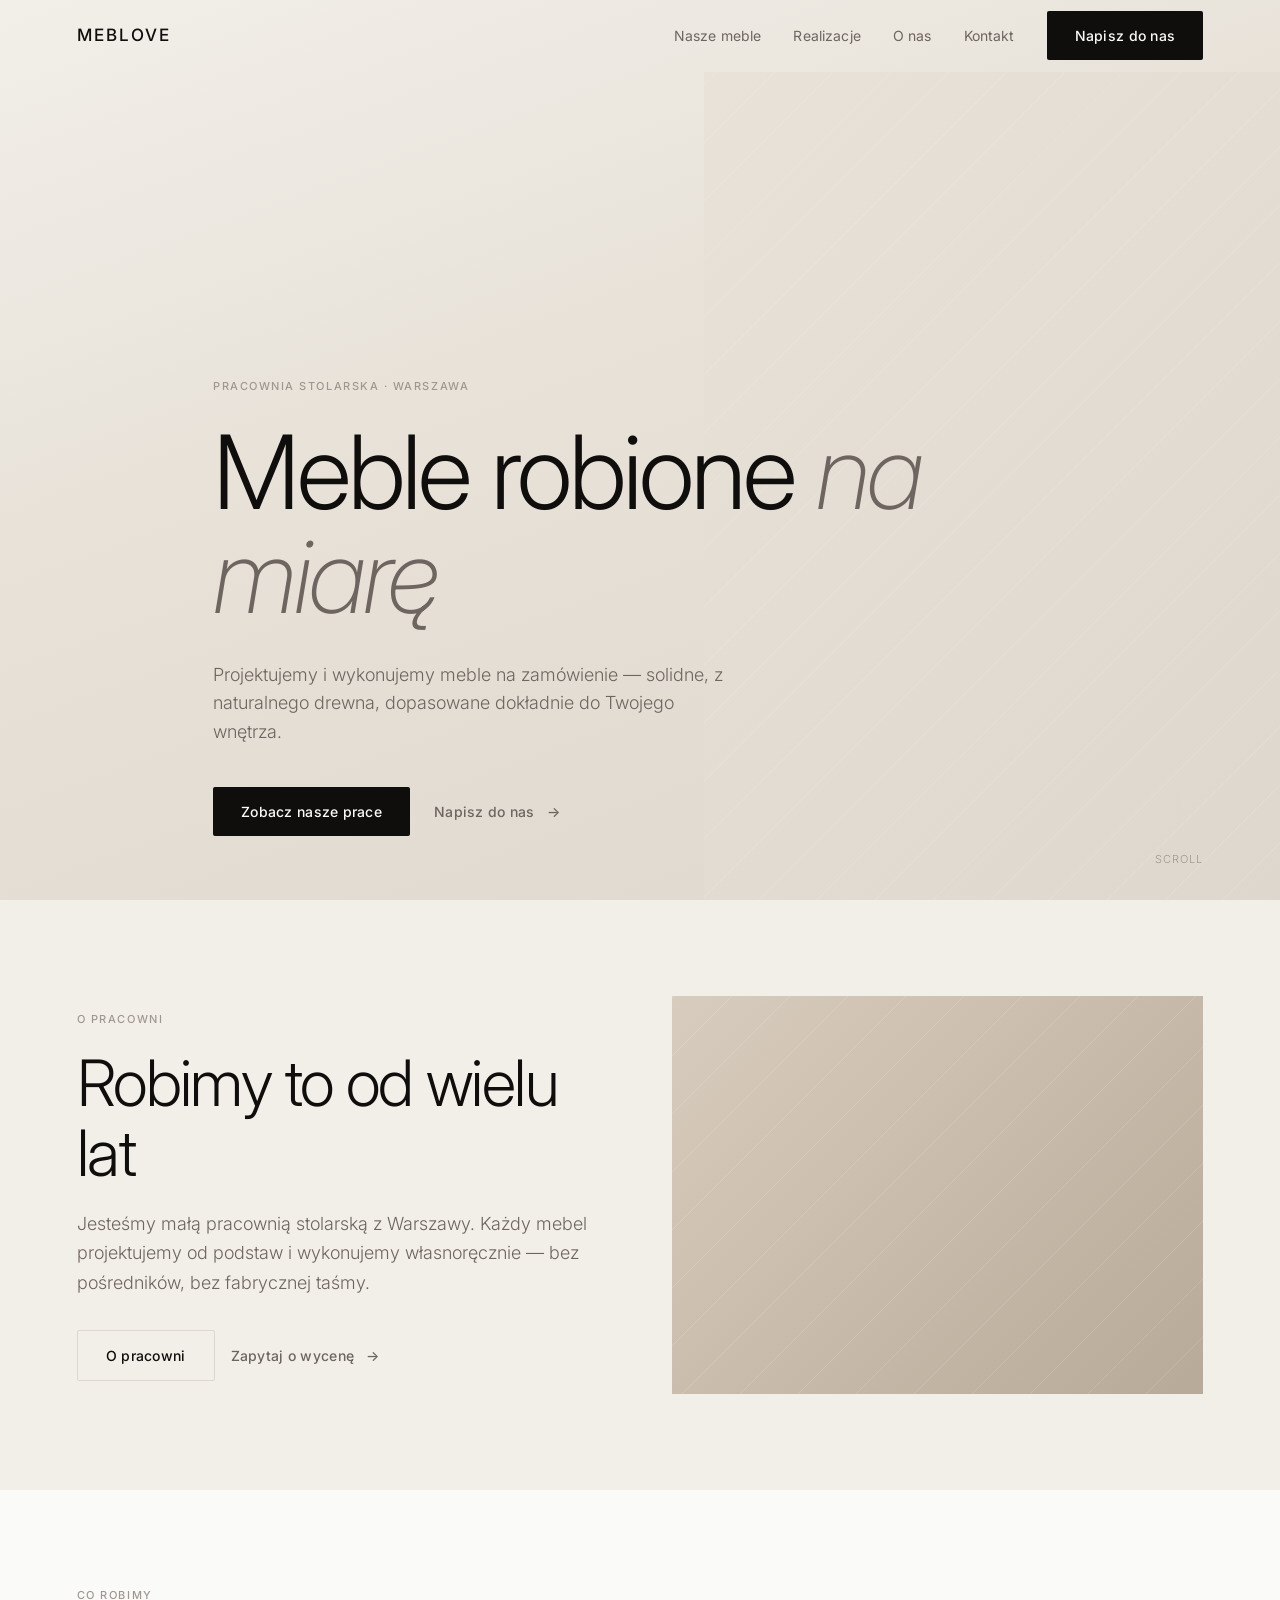
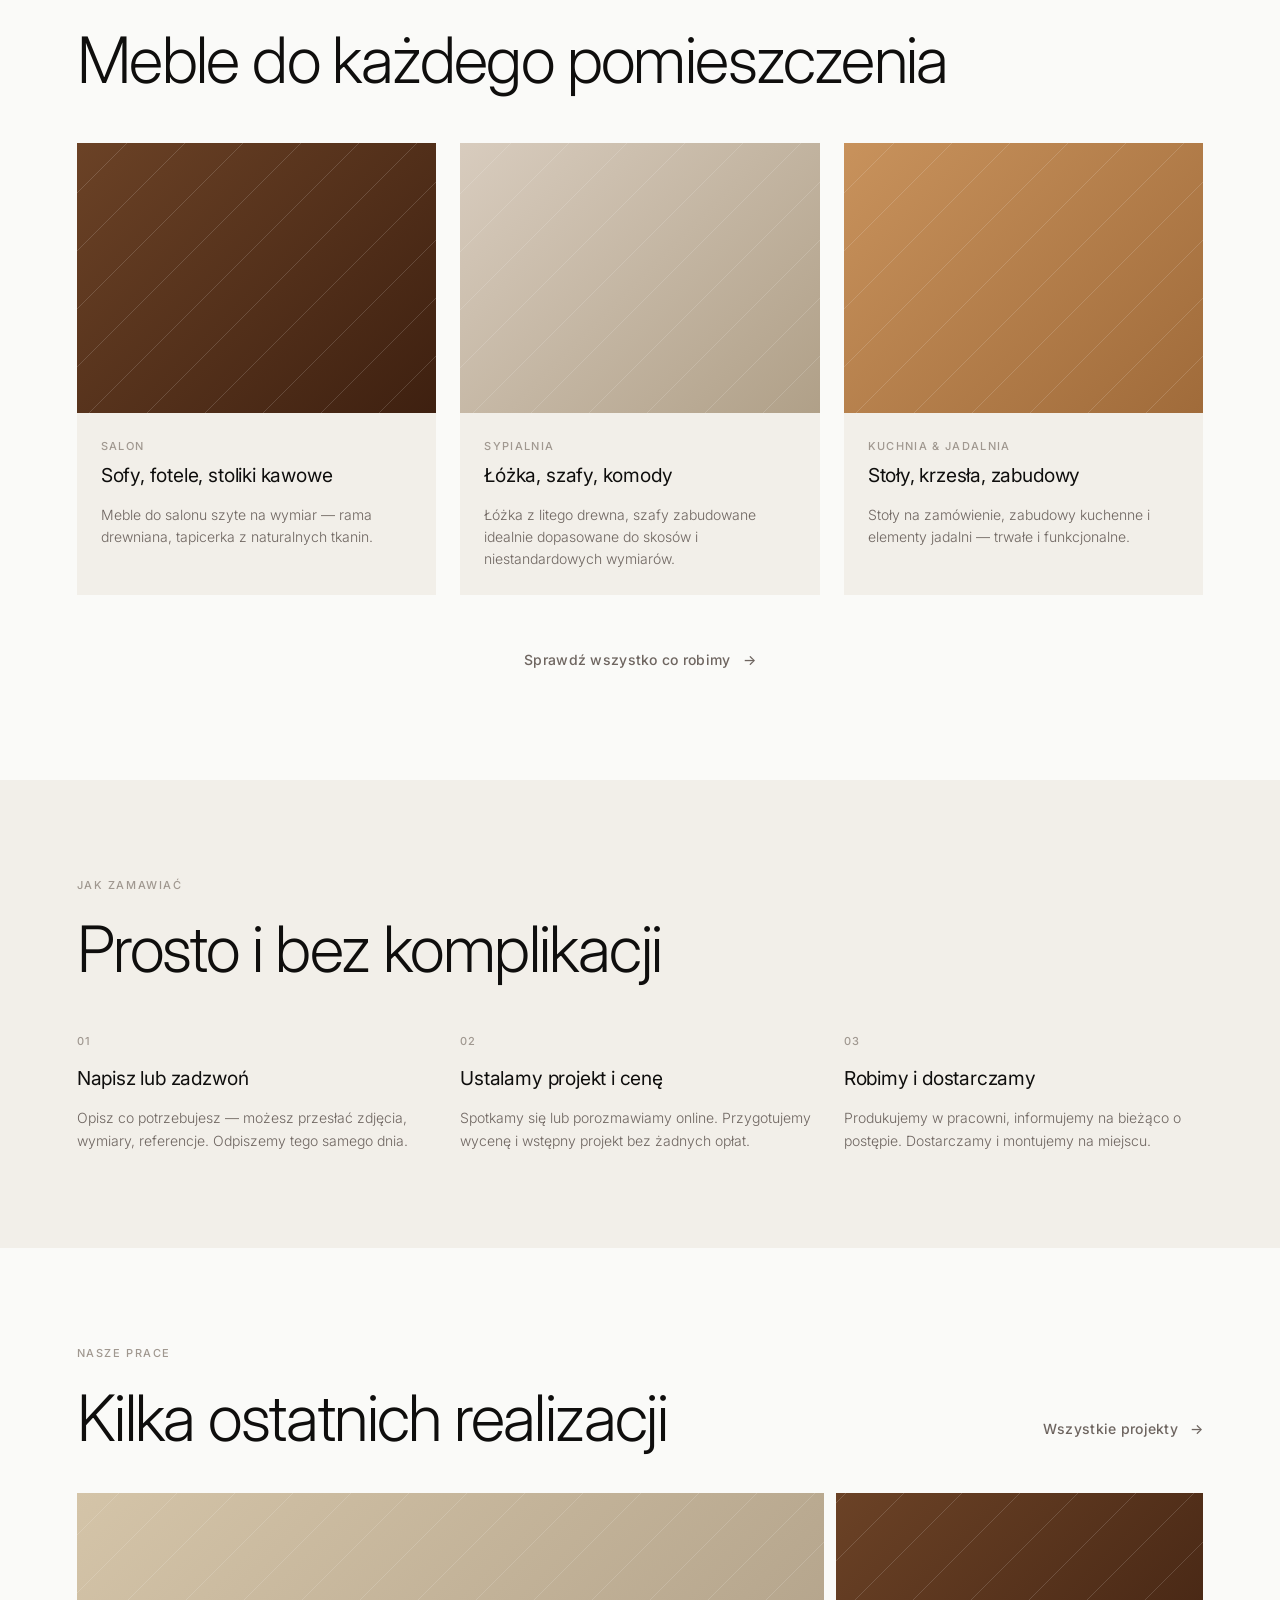
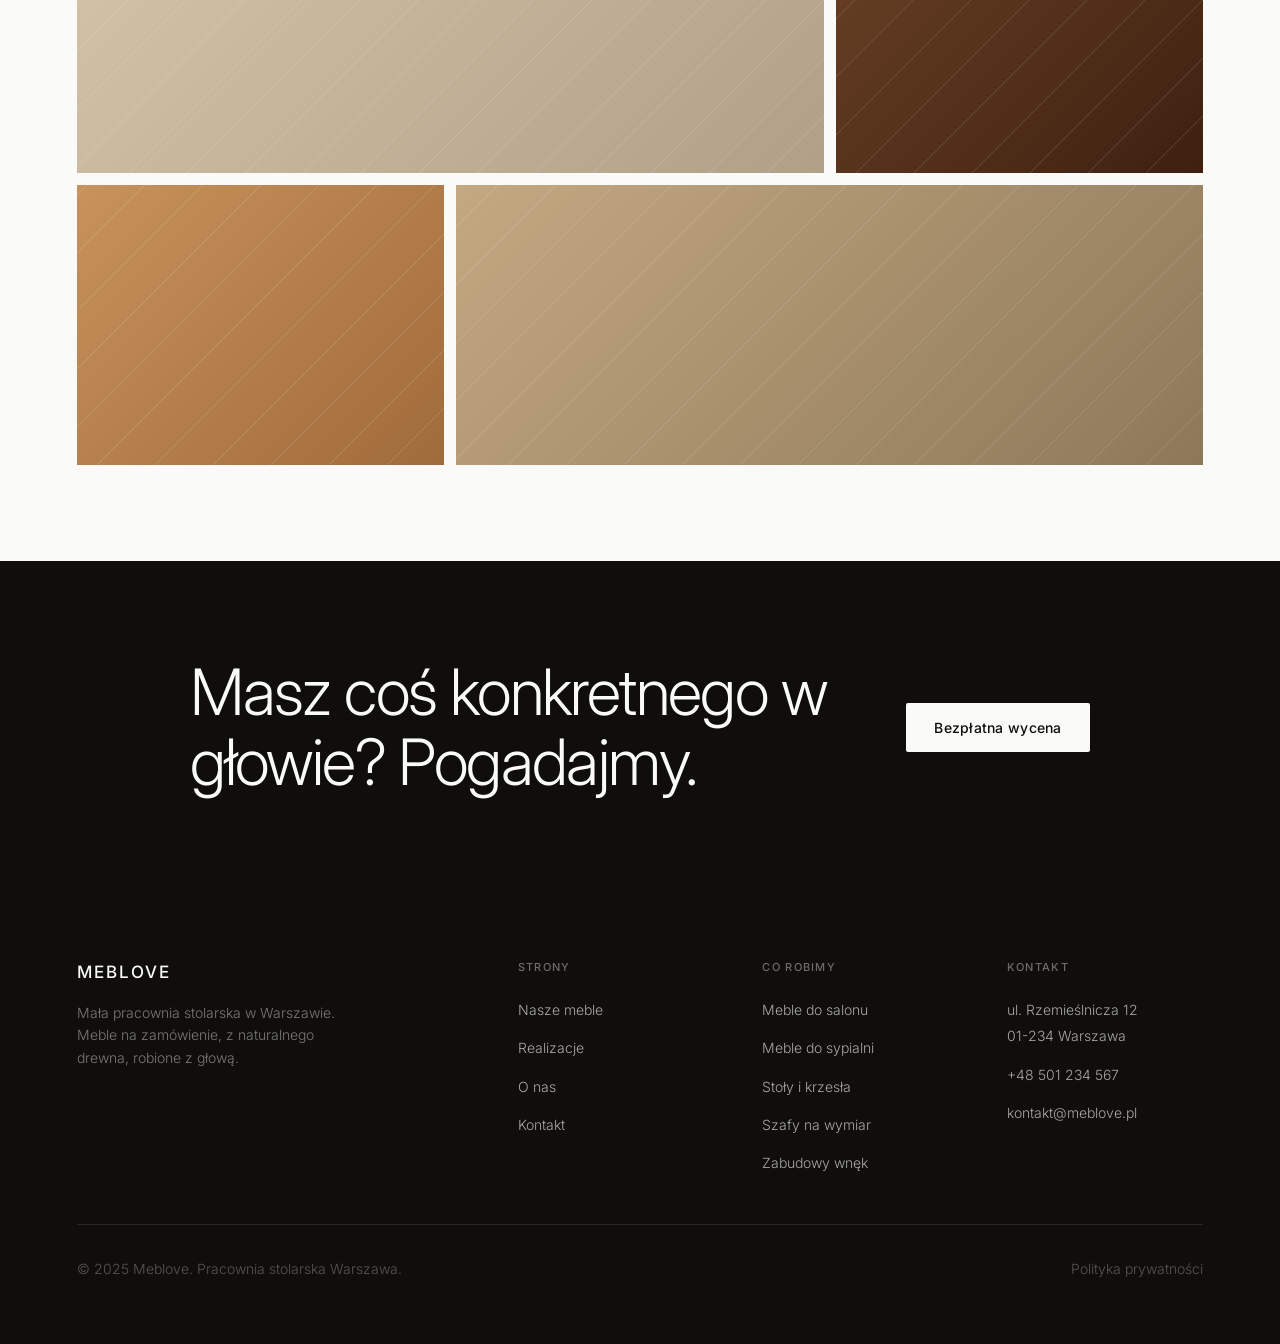
==== site/index.html @ b3c652b2 "initial commit" ====
<!DOCTYPE html>
<html lang="pl">
<head>
  <meta charset="UTF-8" />
  <meta name="viewport" content="width=device-width, initial-scale=1.0" />
  <title>Meblove — Meble na zamówienie</title>
  <link rel="preconnect" href="https://fonts.googleapis.com" />
  <link rel="preconnect" href="https://fonts.gstatic.com" crossorigin />
  <link href="https://fonts.googleapis.com/css2?family=Inter:wght@200;300;400;500&display=swap" rel="stylesheet" />
  <link rel="stylesheet" href="style.css" />
</head>
<body>

  <!-- ── Navigation ──────────────────────────── -->
  <nav class="nav">
    <div class="container nav__inner">
      <a href="index.html" class="nav__logo">Meblove</a>

      <ul class="nav__links">
        <li><a href="nasze-meble.html" class="nav__link" data-page="nasze-meble.html">Nasze meble</a></li>
        <li><a href="realizacje.html"  class="nav__link" data-page="realizacje.html">Realizacje</a></li>
        <li><a href="o-nas.html"       class="nav__link" data-page="o-nas.html">O nas</a></li>
        <li><a href="kontakt.html"     class="nav__link" data-page="kontakt.html">Kontakt</a></li>
        <li><a href="kontakt.html"     class="btn nav__cta">Napisz do nas</a></li>
      </ul>

      <button class="nav__burger" aria-label="Menu">
        <span></span><span></span><span></span>
      </button>
    </div>
  </nav>

  <!-- Mobile drawer -->
  <div class="nav__drawer">
    <a href="nasze-meble.html" class="nav__link">Nasze meble</a>
    <a href="realizacje.html"  class="nav__link">Realizacje</a>
    <a href="o-nas.html"       class="nav__link">O nas</a>
    <a href="kontakt.html"     class="nav__link">Kontakt</a>
    <a href="kontakt.html"     class="btn btn-primary" style="margin-top:1rem">Napisz do nas</a>
  </div>

  <main>

    <!-- ── Hero ──────────────────────────────── -->
    <section class="hero">
      <div class="hero__bg"></div>

      <div class="hero__visual">
        <div class="placeholder-img"></div>
      </div>

      <div class="container" style="position:relative;z-index:1;">
        <p class="hero__label">Pracownia stolarska · Warszawa</p>
        <h1 class="hero__title">
          Meble robione <em>na miarę</em>
        </h1>
        <p class="hero__sub">
          Projektujemy i wykonujemy meble na zamówienie — solidne,
          z naturalnego drewna, dopasowane dokładnie do Twojego wnętrza.
        </p>
        <div class="hero__actions">
          <a href="realizacje.html" class="btn btn-primary">Zobacz nasze prace</a>
          <a href="kontakt.html" class="btn btn-ghost">
            Napisz do nas <span class="arrow">→</span>
          </a>
        </div>
      </div>

      <div class="hero__scroll">
        <div class="hero__scroll-line"></div>
        <span>scroll</span>
      </div>
    </section>

    <!-- ── Krótko o nas ───────────────────────── -->
    <section class="section section--surface">
      <div class="container">
        <div style="display:grid;grid-template-columns:1fr 1fr;gap:var(--s-16);align-items:center;">
          <div>
            <p class="section__eyebrow fade-up">O pracowni</p>
            <h2 class="section__title fade-up" style="max-width:16ch;">
              Robimy to od wielu lat
            </h2>
            <p class="section__sub fade-up">
              Jesteśmy małą pracownią stolarską z Warszawy. Każdy mebel
              projektujemy od podstaw i wykonujemy własnoręcznie — bez
              pośredników, bez fabrycznej taśmy.
            </p>
            <div class="fade-up" style="margin-top:var(--s-8);display:flex;gap:var(--s-4);">
              <a href="o-nas.html"      class="btn btn-outline">O pracowni</a>
              <a href="kontakt.html"    class="btn btn-ghost">Zapytaj o wycenę <span class="arrow">→</span></a>
            </div>
          </div>
          <div class="fade-up">
            <div class="placeholder-img" style="aspect-ratio:4/3;background:linear-gradient(135deg,#D8CCBE,#B8AA98);"></div>
          </div>
        </div>
      </div>
    </section>

    <!-- ── Co robimy ──────────────────────────── -->
    <section class="section">
      <div class="container">
        <p class="section__eyebrow fade-up">Co robimy</p>
        <h2 class="section__title fade-up" style="margin-bottom:var(--s-12);">
          Meble do każdego pomieszczenia
        </h2>

        <div style="display:grid;grid-template-columns:repeat(3,1fr);gap:var(--s-6);">

          <a href="nasze-meble.html" class="card fade-up">
            <div class="card__img">
              <div class="placeholder-img" style="background:linear-gradient(135deg,#6B4226,#3E2010);"></div>
            </div>
            <div class="card__body">
              <span class="card__tag">Salon</span>
              <h3 class="card__title">Sofy, fotele, stoliki kawowe</h3>
              <p class="card__desc">
                Meble do salonu szyte na wymiar — rama drewniana,
                tapicerka z naturalnych tkanin.
              </p>
            </div>
          </a>

          <a href="nasze-meble.html" class="card fade-up">
            <div class="card__img">
              <div class="placeholder-img" style="background:linear-gradient(135deg,#D8CCBE,#B0A088);"></div>
            </div>
            <div class="card__body">
              <span class="card__tag">Sypialnia</span>
              <h3 class="card__title">Łóżka, szafy, komody</h3>
              <p class="card__desc">
                Łóżka z litego drewna, szafy zabudowane idealnie
                dopasowane do skosów i niestandardowych wymiarów.
              </p>
            </div>
          </a>

          <a href="nasze-meble.html" class="card fade-up">
            <div class="card__img">
              <div class="placeholder-img" style="background:linear-gradient(135deg,#C8925C,#A06B3A);"></div>
            </div>
            <div class="card__body">
              <span class="card__tag">Kuchnia & jadalnia</span>
              <h3 class="card__title">Stoły, krzesła, zabudowy</h3>
              <p class="card__desc">
                Stoły na zamówienie, zabudowy kuchenne i elementy
                jadalni — trwałe i funkcjonalne.
              </p>
            </div>
          </a>

        </div>

        <div style="margin-top:var(--s-10);text-align:center;">
          <a href="nasze-meble.html" class="btn btn-ghost">
            Sprawdź wszystko co robimy <span class="arrow">→</span>
          </a>
        </div>
      </div>
    </section>

    <!-- ── Jak to działa ──────────────────────── -->
    <section class="section section--surface">
      <div class="container">
        <p class="section__eyebrow fade-up">Jak zamawiać</p>
        <h2 class="section__title fade-up" style="margin-bottom:var(--s-12);">
          Prosto i bez komplikacji
        </h2>

        <div style="display:grid;grid-template-columns:repeat(3,1fr);gap:var(--s-6);">
          <div class="fade-up" style="display:flex;flex-direction:column;gap:var(--s-3);">
            <span style="font-size:var(--f-label);font-weight:500;letter-spacing:.1em;color:var(--muted);">01</span>
            <h3 style="font-size:var(--f-h3);font-weight:400;letter-spacing:-.01em;">Napisz lub zadzwoń</h3>
            <p style="font-size:var(--f-sm);color:var(--subtle);font-weight:300;line-height:1.65;">
              Opisz co potrzebujesz — możesz przesłać zdjęcia, wymiary,
              referencje. Odpiszemy tego samego dnia.
            </p>
          </div>
          <div class="fade-up" style="display:flex;flex-direction:column;gap:var(--s-3);">
            <span style="font-size:var(--f-label);font-weight:500;letter-spacing:.1em;color:var(--muted);">02</span>
            <h3 style="font-size:var(--f-h3);font-weight:400;letter-spacing:-.01em;">Ustalamy projekt i cenę</h3>
            <p style="font-size:var(--f-sm);color:var(--subtle);font-weight:300;line-height:1.65;">
              Spotkamy się lub porozmawiamy online. Przygotujemy
              wycenę i wstępny projekt bez żadnych opłat.
            </p>
          </div>
          <div class="fade-up" style="display:flex;flex-direction:column;gap:var(--s-3);">
            <span style="font-size:var(--f-label);font-weight:500;letter-spacing:.1em;color:var(--muted);">03</span>
            <h3 style="font-size:var(--f-h3);font-weight:400;letter-spacing:-.01em;">Robimy i dostarczamy</h3>
            <p style="font-size:var(--f-sm);color:var(--subtle);font-weight:300;line-height:1.65;">
              Produkujemy w pracowni, informujemy na bieżąco o postępie.
              Dostarczamy i montujemy na miejscu.
            </p>
          </div>
        </div>
      </div>
    </section>

    <!-- ── Kilka realizacji ───────────────────── -->
    <section class="section">
      <div class="container">
        <div style="display:flex;justify-content:space-between;align-items:flex-end;margin-bottom:var(--s-10);flex-wrap:wrap;gap:var(--s-4);">
          <div>
            <p class="section__eyebrow fade-up">Nasze prace</p>
            <h2 class="section__title fade-up">Kilka ostatnich realizacji</h2>
          </div>
          <a href="realizacje.html" class="btn btn-ghost fade-up">
            Wszystkie projekty <span class="arrow">→</span>
          </a>
        </div>

        <div class="portfolio-grid" style="grid-auto-rows:280px;">
          <div class="portfolio-item portfolio-item--wide">
            <div class="placeholder-img" style="background:linear-gradient(135deg,#D4C4A8,#B0A088);"></div>
            <div class="portfolio-item__overlay">
              <span class="portfolio-item__label">Szafa na wymiar — Bielany, Warszawa</span>
            </div>
          </div>
          <div class="portfolio-item portfolio-item--narrow">
            <div class="placeholder-img" style="background:linear-gradient(135deg,#6B4226,#3E2010);"></div>
            <div class="portfolio-item__overlay">
              <span class="portfolio-item__label">Łóżko z orzecha — Mokotów</span>
            </div>
          </div>
          <div class="portfolio-item portfolio-item--narrow">
            <div class="placeholder-img" style="background:linear-gradient(135deg,#C8925C,#A06B3A);"></div>
            <div class="portfolio-item__overlay">
              <span class="portfolio-item__label">Stół dębowy 240 cm — Żoliborz</span>
            </div>
          </div>
          <div class="portfolio-item portfolio-item--wide">
            <div class="placeholder-img" style="background:linear-gradient(135deg,#C4A882,#8C7858);"></div>
            <div class="portfolio-item__overlay">
              <span class="portfolio-item__label">Zabudowa salonu — Praga Południe</span>
            </div>
          </div>
        </div>
      </div>
    </section>

    <!-- ── CTA ───────────────────────────────── -->
    <section class="cta-banner">
      <div class="container">
        <div class="cta-banner__inner">
          <h2 class="cta-banner__title fade-up">
            Masz coś konkretnego w głowie? Pogadajmy.
          </h2>
          <a href="kontakt.html" class="btn fade-up"
             style="background:var(--canvas);color:var(--ink);flex-shrink:0;">
            Bezpłatna wycena
          </a>
        </div>
      </div>
    </section>

  </main>

  <!-- ── Footer ──────────────────────────────── -->
  <footer class="footer">
    <div class="container">
      <div class="footer__grid">
        <div>
          <p class="footer__brand">Meblove</p>
          <p class="footer__tagline">
            Mała pracownia stolarska w Warszawie. Meble na zamówienie,
            z naturalnego drewna, robione z głową.
          </p>
        </div>
        <div>
          <p class="footer__heading">Strony</p>
          <ul class="footer__links">
            <li><a href="nasze-meble.html" class="footer__link">Nasze meble</a></li>
            <li><a href="realizacje.html"  class="footer__link">Realizacje</a></li>
            <li><a href="o-nas.html"       class="footer__link">O nas</a></li>
            <li><a href="kontakt.html"     class="footer__link">Kontakt</a></li>
          </ul>
        </div>
        <div>
          <p class="footer__heading">Co robimy</p>
          <ul class="footer__links">
            <li><a href="nasze-meble.html" class="footer__link">Meble do salonu</a></li>
            <li><a href="nasze-meble.html" class="footer__link">Meble do sypialni</a></li>
            <li><a href="nasze-meble.html" class="footer__link">Stoły i krzesła</a></li>
            <li><a href="nasze-meble.html" class="footer__link">Szafy na wymiar</a></li>
            <li><a href="nasze-meble.html" class="footer__link">Zabudowy wnęk</a></li>
          </ul>
        </div>
        <div>
          <p class="footer__heading">Kontakt</p>
          <ul class="footer__links">
            <li><span class="footer__link" style="line-height:1.6;">ul. Rzemieślnicza 12<br>01-234 Warszawa</span></li>
            <li><a href="tel:+48501234567"      class="footer__link">+48 501 234 567</a></li>
            <li><a href="mailto:kontakt@meblove.pl" class="footer__link">kontakt@meblove.pl</a></li>
          </ul>
        </div>
      </div>
      <div class="footer__bottom">
        <span>© 2025 Meblove. Pracownia stolarska Warszawa.</span>
        <span>Polityka prywatności</span>
      </div>
    </div>
  </footer>

  <script src="main.js"></script>
</body>
</html>
---- site/style.css ----
/* ═══════════════════════════════════════════════
   MEBLOVE — Premium Furniture Design System
   Stack: vanilla CSS (custom properties + grid)
   ═══════════════════════════════════════════════ */

/* ── 1. Tokens ─────────────────────────────────── */
:root {
  /* Palette */
  --ink:        #0F0E0D;
  --ink-60:     rgba(15,14,13,.6);
  --ink-30:     rgba(15,14,13,.3);
  --canvas:     #FAFAF8;
  --surface:    #F2EFE9;
  --surface-2:  #E8E2D9;
  --border:     #DDD7CE;
  --muted:      #A09890;
  --subtle:     #6E6560;
  --accent:     #C4A882;
  --accent-dk:  #A88E68;
  --white:      #FFFFFF;

  /* Type scale */
  --f-display: clamp(3.25rem, 8vw, 6.5rem);
  --f-h1:      clamp(2.25rem, 5vw, 4rem);
  --f-h2:      clamp(1.625rem, 3vw, 2.5rem);
  --f-h3:      clamp(1.125rem, 1.5vw, 1.375rem);
  --f-body-lg: 1.125rem;
  --f-body:    1rem;
  --f-sm:      0.875rem;
  --f-label:   0.6875rem;

  /* Spacing (8 px grid) */
  --s-2:  0.5rem;
  --s-3:  0.75rem;
  --s-4:  1rem;
  --s-5:  1.25rem;
  --s-6:  1.5rem;
  --s-8:  2rem;
  --s-10: 2.5rem;
  --s-12: 3rem;
  --s-16: 4rem;
  --s-20: 5rem;
  --s-24: 6rem;
  --s-32: 8rem;
  --s-40: 10rem;

  /* Radii */
  --r-sm: 2px;
  --r-md: 4px;

  /* Easing */
  --ease: cubic-bezier(0.16, 1, 0.3, 1);
  --ease-std: cubic-bezier(0.4, 0, 0.2, 1);

  /* Nav height */
  --nav-h: 72px;
}

/* ── 2. Reset & Base ────────────────────────────── */
*, *::before, *::after { box-sizing: border-box; margin: 0; padding: 0; }

html {
  scroll-behavior: smooth;
  -webkit-font-smoothing: antialiased;
  text-rendering: optimizeLegibility;
}

body {
  font-family: 'Inter', ui-sans-serif, system-ui, sans-serif;
  font-size: var(--f-body);
  font-weight: 300;
  line-height: 1.65;
  color: var(--ink);
  background: var(--canvas);
  overflow-x: hidden;
}

img, video { display: block; max-width: 100%; }
a { color: inherit; text-decoration: none; }
button, input, textarea, select {
  font: inherit;
  border: none;
  background: none;
  outline: none;
  cursor: pointer;
}
ul, ol { list-style: none; }
h1, h2, h3, h4, h5, h6 { font-weight: 300; }

/* ── 3. Layout helpers ──────────────────────────── */
.container {
  max-width: 1440px;
  margin-inline: auto;
  padding-inline: clamp(1.5rem, 6vw, 7rem);
}

.grid-12 {
  display: grid;
  grid-template-columns: repeat(12, 1fr);
  gap: var(--s-6);
}

.divider {
  border: none;
  border-top: 1px solid var(--border);
}

/* ── 4. Navigation ──────────────────────────────── */
.nav {
  position: fixed;
  inset-block-start: 0;
  inset-inline: 0;
  z-index: 100;
  height: var(--nav-h);
  display: flex;
  align-items: center;
  transition: background 400ms var(--ease), border-color 400ms var(--ease);
  border-bottom: 1px solid transparent;
}

.nav.scrolled {
  background: rgba(250,250,248,.88);
  backdrop-filter: blur(20px) saturate(180%);
  -webkit-backdrop-filter: blur(20px) saturate(180%);
  border-bottom-color: var(--border);
}

.nav__inner {
  display: flex;
  align-items: center;
  justify-content: space-between;
  width: 100%;
}

.nav__logo {
  font-size: 1.0625rem;
  font-weight: 500;
  letter-spacing: 0.12em;
  text-transform: uppercase;
  color: var(--ink);
  transition: opacity 200ms;
}
.nav__logo:hover { opacity: .6; }

.nav__links {
  display: flex;
  align-items: center;
  gap: var(--s-8);
}

.nav__link {
  font-size: var(--f-sm);
  font-weight: 400;
  color: var(--subtle);
  letter-spacing: 0.01em;
  transition: color 200ms;
  position: relative;
}
.nav__link::after {
  content: '';
  position: absolute;
  inset-block-end: -2px;
  inset-inline-start: 0;
  width: 0;
  height: 1px;
  background: var(--ink);
  transition: width 300ms var(--ease);
}
.nav__link:hover { color: var(--ink); }
.nav__link:hover::after { width: 100%; }
.nav__link.active { color: var(--ink); }
.nav__link.active::after { width: 100%; }

.nav__cta {
  font-size: var(--f-sm);
  font-weight: 500;
  letter-spacing: 0.02em;
  color: var(--canvas);
  background: var(--ink);
  padding: 0.625rem 1.375rem;
  border-radius: var(--r-sm);
  transition: background 200ms, transform 200ms;
}
.nav__cta:hover { background: var(--subtle); transform: translateY(-1px); }

/* Mobile hamburger */
.nav__burger {
  display: none;
  flex-direction: column;
  gap: 5px;
  padding: var(--s-2);
}
.nav__burger span {
  display: block;
  width: 22px;
  height: 1.5px;
  background: var(--ink);
  transition: transform 300ms var(--ease), opacity 200ms;
}
.nav__burger.open span:nth-child(1) { transform: translateY(6.5px) rotate(45deg); }
.nav__burger.open span:nth-child(2) { opacity: 0; }
.nav__burger.open span:nth-child(3) { transform: translateY(-6.5px) rotate(-45deg); }

/* Mobile drawer */
.nav__drawer {
  position: fixed;
  inset: 0;
  z-index: 99;
  background: var(--canvas);
  display: flex;
  flex-direction: column;
  justify-content: center;
  align-items: center;
  gap: var(--s-8);
  opacity: 0;
  pointer-events: none;
  transition: opacity 300ms var(--ease);
}
.nav__drawer.open { opacity: 1; pointer-events: all; }
.nav__drawer .nav__link {
  font-size: var(--f-h3);
  font-weight: 300;
  color: var(--ink);
}

/* ── 5. Hero ────────────────────────────────────── */
.hero {
  min-height: 100svh;
  display: flex;
  flex-direction: column;
  justify-content: flex-end;
  padding-block-end: var(--s-16);
  padding-block-start: var(--nav-h);
  position: relative;
  overflow: hidden;
  background: var(--surface);
}

.hero__bg {
  position: absolute;
  inset: 0;
  background: linear-gradient(
    160deg,
    var(--surface) 0%,
    var(--surface-2) 40%,
    var(--border) 100%
  );
}

.hero__label {
  font-size: var(--f-label);
  font-weight: 500;
  letter-spacing: 0.14em;
  text-transform: uppercase;
  color: var(--muted);
  margin-block-end: var(--s-6);
}

.hero__title {
  font-size: var(--f-display);
  font-weight: 300;
  letter-spacing: -0.03em;
  line-height: 1.02;
  color: var(--ink);
  max-width: 14ch;
}

.hero__title em {
  font-style: italic;
  font-weight: 200;
  color: var(--subtle);
}

.hero__sub {
  margin-block-start: var(--s-8);
  font-size: var(--f-body-lg);
  font-weight: 300;
  color: var(--subtle);
  max-width: 48ch;
  line-height: 1.6;
}

.hero__actions {
  margin-block-start: var(--s-10);
  display: flex;
  align-items: center;
  gap: var(--s-6);
  flex-wrap: wrap;
}

.hero__scroll {
  position: absolute;
  inset-block-end: var(--s-8);
  inset-inline-end: clamp(1.5rem, 6vw, 7rem);
  display: flex;
  flex-direction: column;
  align-items: center;
  gap: var(--s-2);
  color: var(--muted);
  font-size: var(--f-label);
  letter-spacing: 0.1em;
  text-transform: uppercase;
}

.hero__scroll-line {
  width: 1px;
  height: 48px;
  background: linear-gradient(to bottom, var(--border), transparent);
  animation: scrollPulse 2s ease-in-out infinite;
}

@keyframes scrollPulse {
  0%, 100% { transform: scaleY(1); opacity: .4; }
  50%       { transform: scaleY(1.2); opacity: 1; }
}

/* Hero placeholder image */
.hero__visual {
  position: absolute;
  inset-block-start: var(--nav-h);
  inset-inline-end: 0;
  width: 45%;
  height: calc(100% - var(--nav-h));
}

.placeholder-img {
  width: 100%;
  height: 100%;
  background: linear-gradient(135deg, var(--surface-2) 0%, var(--border) 100%);
  position: relative;
  overflow: hidden;
}

.placeholder-img::after {
  content: '';
  position: absolute;
  inset: 0;
  background:
    repeating-linear-gradient(
      -45deg,
      transparent,
      transparent 40px,
      rgba(255,255,255,.15) 40px,
      rgba(255,255,255,.15) 41px
    );
}

/* ── 6. Buttons ─────────────────────────────────── */
.btn {
  display: inline-flex;
  align-items: center;
  gap: var(--s-2);
  font-size: var(--f-sm);
  font-weight: 500;
  letter-spacing: 0.02em;
  border-radius: var(--r-sm);
  padding: 0.8125rem 1.75rem;
  transition: all 250ms var(--ease);
  white-space: nowrap;
}

.btn-primary {
  background: var(--ink);
  color: var(--canvas);
}
.btn-primary:hover {
  background: #2A2826;
  transform: translateY(-2px);
  box-shadow: 0 8px 32px rgba(15,14,13,.15);
}

.btn-outline {
  background: transparent;
  color: var(--ink);
  border: 1px solid var(--border);
}
.btn-outline:hover {
  border-color: var(--ink);
  transform: translateY(-2px);
}

.btn-ghost {
  background: transparent;
  color: var(--subtle);
  padding-inline: 0;
  gap: var(--s-3);
}
.btn-ghost:hover { color: var(--ink); }
.btn-ghost .arrow {
  display: inline-block;
  transition: transform 250ms var(--ease);
}
.btn-ghost:hover .arrow { transform: translateX(4px); }

/* ── 7. Section shared ──────────────────────────── */
.section {
  padding-block: var(--s-24);
}

.section--dark {
  background: var(--ink);
  color: var(--canvas);
}

.section--surface {
  background: var(--surface);
}

.section__eyebrow {
  font-size: var(--f-label);
  font-weight: 500;
  letter-spacing: 0.14em;
  text-transform: uppercase;
  color: var(--muted);
  margin-block-end: var(--s-5);
}

.section--dark .section__eyebrow { color: rgba(250,250,248,.4); }

.section__title {
  font-size: var(--f-h1);
  font-weight: 300;
  letter-spacing: -0.025em;
  line-height: 1.1;
  color: var(--ink);
}

.section--dark .section__title { color: var(--canvas); }

.section__sub {
  margin-block-start: var(--s-5);
  font-size: var(--f-body-lg);
  font-weight: 300;
  color: var(--subtle);
  max-width: 52ch;
  line-height: 1.65;
}

.section--dark .section__sub { color: rgba(250,250,248,.55); }

/* ── 8. Cards ───────────────────────────────────── */
.card {
  display: flex;
  flex-direction: column;
  background: var(--surface);
  overflow: hidden;
  cursor: pointer;
  transition: transform 350ms var(--ease);
}
.card:hover { transform: translateY(-6px); }

.card__img {
  aspect-ratio: 4 / 3;
  overflow: hidden;
  background: var(--surface-2);
}

.card__img .placeholder-img {
  transition: transform 500ms var(--ease);
}
.card:hover .card__img .placeholder-img { transform: scale(1.04); }

.card__body {
  padding: var(--s-6);
  display: flex;
  flex-direction: column;
  gap: var(--s-2);
  flex: 1;
}

.card__tag {
  font-size: var(--f-label);
  font-weight: 500;
  letter-spacing: 0.12em;
  text-transform: uppercase;
  color: var(--muted);
}

.card__title {
  font-size: var(--f-h3);
  font-weight: 400;
  letter-spacing: -0.01em;
  line-height: 1.3;
  color: var(--ink);
}

.card__desc {
  font-size: var(--f-sm);
  font-weight: 300;
  color: var(--subtle);
  line-height: 1.6;
  margin-block-start: var(--s-2);
}

.card__price {
  margin-block-start: auto;
  padding-block-start: var(--s-4);
  font-size: var(--f-body);
  font-weight: 400;
  color: var(--ink);
  display: flex;
  justify-content: space-between;
  align-items: center;
  border-top: 1px solid var(--border);
}

/* ── 9. Page header ─────────────────────────────── */
.page-header {
  padding-block-start: calc(var(--nav-h) + var(--s-20));
  padding-block-end: var(--s-16);
  background: var(--surface);
}

.page-header__eyebrow {
  font-size: var(--f-label);
  font-weight: 500;
  letter-spacing: 0.14em;
  text-transform: uppercase;
  color: var(--muted);
  margin-block-end: var(--s-4);
}

.page-header__title {
  font-size: var(--f-h1);
  font-weight: 300;
  letter-spacing: -0.025em;
  line-height: 1.08;
}

.page-header__sub {
  margin-block-start: var(--s-5);
  font-size: var(--f-body-lg);
  font-weight: 300;
  color: var(--subtle);
  max-width: 52ch;
}

/* ── 10. Footer ─────────────────────────────────── */
.footer {
  background: var(--ink);
  color: var(--canvas);
  padding-block: var(--s-16);
}

.footer__grid {
  display: grid;
  grid-template-columns: 2fr 1fr 1fr 1fr;
  gap: var(--s-12);
  padding-block-end: var(--s-12);
  border-bottom: 1px solid rgba(250,250,248,.1);
}

.footer__brand {
  font-size: 1.0625rem;
  font-weight: 500;
  letter-spacing: 0.12em;
  text-transform: uppercase;
  margin-block-end: var(--s-4);
}

.footer__tagline {
  font-size: var(--f-sm);
  font-weight: 300;
  color: rgba(250,250,248,.45);
  max-width: 32ch;
  line-height: 1.6;
}

.footer__heading {
  font-size: var(--f-label);
  font-weight: 500;
  letter-spacing: 0.12em;
  text-transform: uppercase;
  color: rgba(250,250,248,.4);
  margin-block-end: var(--s-5);
}

.footer__links {
  display: flex;
  flex-direction: column;
  gap: var(--s-3);
}

.footer__link {
  font-size: var(--f-sm);
  font-weight: 300;
  color: rgba(250,250,248,.65);
  transition: color 200ms;
}
.footer__link:hover { color: var(--canvas); }

.footer__bottom {
  display: flex;
  align-items: center;
  justify-content: space-between;
  padding-block-start: var(--s-8);
  font-size: var(--f-sm);
  font-weight: 300;
  color: rgba(250,250,248,.3);
}

/* ── 11. Filters / Tabs ─────────────────────────── */
.filters {
  display: flex;
  gap: var(--s-2);
  flex-wrap: wrap;
  margin-block-end: var(--s-12);
}

.filter-btn {
  font-size: var(--f-sm);
  font-weight: 400;
  letter-spacing: 0.02em;
  color: var(--subtle);
  padding: 0.5rem 1.25rem;
  border: 1px solid var(--border);
  border-radius: var(--r-sm);
  transition: all 200ms;
}
.filter-btn:hover,
.filter-btn.active {
  background: var(--ink);
  color: var(--canvas);
  border-color: var(--ink);
}

/* ── 12. Product detail ─────────────────────────── */
.product-hero {
  display: grid;
  grid-template-columns: 1fr 1fr;
  min-height: calc(100svh - var(--nav-h));
  margin-block-start: var(--nav-h);
}

.product-hero__gallery {
  background: var(--surface);
  display: flex;
  flex-direction: column;
  gap: var(--s-3);
  padding: var(--s-8);
}

.product-hero__main-img {
  flex: 1;
  background: var(--surface-2);
  aspect-ratio: 4/3;
}

.product-hero__thumbs {
  display: flex;
  gap: var(--s-3);
}

.product-hero__thumb {
  width: 80px;
  height: 64px;
  background: var(--border);
  flex-shrink: 0;
  cursor: pointer;
  opacity: .55;
  transition: opacity 200ms;
}
.product-hero__thumb.active,
.product-hero__thumb:hover { opacity: 1; }

.product-hero__info {
  padding: var(--s-16) var(--s-12);
  display: flex;
  flex-direction: column;
  justify-content: center;
  gap: var(--s-6);
}

.product__category {
  font-size: var(--f-label);
  font-weight: 500;
  letter-spacing: 0.14em;
  text-transform: uppercase;
  color: var(--muted);
}

.product__name {
  font-size: var(--f-h1);
  font-weight: 300;
  letter-spacing: -0.025em;
  line-height: 1.08;
}

.product__tagline {
  font-size: var(--f-body-lg);
  font-weight: 300;
  color: var(--subtle);
  line-height: 1.6;
  max-width: 42ch;
}

.product__price-row {
  display: flex;
  align-items: baseline;
  gap: var(--s-4);
}

.product__price {
  font-size: 2rem;
  font-weight: 300;
  letter-spacing: -0.02em;
}

.product__price-note {
  font-size: var(--f-sm);
  color: var(--muted);
}

.product__options {
  display: flex;
  flex-direction: column;
  gap: var(--s-4);
}

.product__option-label {
  font-size: var(--f-sm);
  font-weight: 500;
  letter-spacing: 0.05em;
  text-transform: uppercase;
  color: var(--subtle);
  margin-block-end: var(--s-2);
}

.swatch-row {
  display: flex;
  gap: var(--s-2);
}

.swatch {
  width: 32px;
  height: 32px;
  border-radius: 50%;
  cursor: pointer;
  transition: transform 200ms, box-shadow 200ms;
  border: 2px solid transparent;
}
.swatch:hover { transform: scale(1.1); }
.swatch.active { border-color: var(--ink); box-shadow: 0 0 0 3px var(--canvas), 0 0 0 4px var(--ink); }

.swatch--walnut  { background: #5C3A1E; }
.swatch--oak     { background: #C4965A; }
.swatch--ash     { background: #D4C4B0; }
.swatch--black   { background: #1A1714; }
.swatch--white   { background: #F0EDE8; border: 1px solid var(--border); }

/* Accordion */
.accordion {
  border-top: 1px solid var(--border);
}

.accordion__item {
  border-bottom: 1px solid var(--border);
}

.accordion__trigger {
  display: flex;
  justify-content: space-between;
  align-items: center;
  width: 100%;
  padding-block: var(--s-5);
  font-size: var(--f-body);
  font-weight: 400;
  color: var(--ink);
  text-align: left;
  cursor: pointer;
  transition: color 200ms;
}
.accordion__trigger:hover { color: var(--subtle); }

.accordion__icon {
  width: 16px;
  height: 16px;
  position: relative;
  flex-shrink: 0;
}
.accordion__icon::before,
.accordion__icon::after {
  content: '';
  position: absolute;
  background: currentColor;
  transition: transform 300ms var(--ease), opacity 200ms;
}
.accordion__icon::before {
  width: 16px; height: 1px;
  top: 50%; left: 0;
  transform: translateY(-50%);
}
.accordion__icon::after {
  width: 1px; height: 16px;
  left: 50%; top: 0;
  transform: translateX(-50%);
}
.accordion__item.open .accordion__icon::after {
  transform: translateX(-50%) rotate(90deg);
  opacity: 0;
}

.accordion__body {
  display: grid;
  grid-template-rows: 0fr;
  transition: grid-template-rows 350ms var(--ease);
}
.accordion__item.open .accordion__body {
  grid-template-rows: 1fr;
}

.accordion__content {
  overflow: hidden;
}

.accordion__inner {
  padding-block-end: var(--s-6);
  font-size: var(--f-sm);
  font-weight: 300;
  color: var(--subtle);
  line-height: 1.65;
}

/* ── 13. About page ─────────────────────────────── */
.about-manifesto {
  padding-block-start: calc(var(--nav-h) + var(--s-24));
  padding-block-end: var(--s-24);
}

.about-manifesto__text {
  font-size: clamp(1.875rem, 3.5vw, 3rem);
  font-weight: 300;
  letter-spacing: -0.02em;
  line-height: 1.25;
  color: var(--ink);
  max-width: 20ch;
}

.about-manifesto__text em {
  font-style: italic;
  color: var(--muted);
}

.split-section {
  display: grid;
  grid-template-columns: 1fr 1fr;
  gap: 0;
}

.split-section__visual {
  aspect-ratio: 1;
}

.split-section__body {
  padding: clamp(3rem, 8vw, 7rem);
  display: flex;
  flex-direction: column;
  justify-content: center;
  gap: var(--s-6);
  background: var(--surface);
}

.values-grid {
  display: grid;
  grid-template-columns: repeat(3, 1fr);
  gap: 1px;
  background: var(--border);
}

.value-item {
  background: var(--canvas);
  padding: var(--s-10) var(--s-8);
  display: flex;
  flex-direction: column;
  gap: var(--s-4);
}

.value-item__num {
  font-size: var(--f-label);
  font-weight: 500;
  letter-spacing: 0.1em;
  color: var(--muted);
}

.value-item__title {
  font-size: var(--f-h3);
  font-weight: 400;
  letter-spacing: -0.01em;
  line-height: 1.3;
}

.value-item__desc {
  font-size: var(--f-sm);
  font-weight: 300;
  color: var(--subtle);
  line-height: 1.65;
}

/* ── 14. Portfolio / Realizacje ─────────────────── */
.portfolio-grid {
  display: grid;
  grid-template-columns: repeat(12, 1fr);
  grid-auto-rows: 280px;
  gap: var(--s-3);
}

.portfolio-item {
  position: relative;
  overflow: hidden;
  background: var(--surface-2);
  cursor: pointer;
}

.portfolio-item--wide { grid-column: span 8; }
.portfolio-item--narrow { grid-column: span 4; }
.portfolio-item--half { grid-column: span 6; }
.portfolio-item--full { grid-column: span 12; grid-row: span 2; }

.portfolio-item .placeholder-img {
  position: absolute;
  inset: 0;
  width: 100%;
  height: 100%;
  transition: transform 600ms var(--ease);
}
.portfolio-item:hover .placeholder-img { transform: scale(1.06); }

.portfolio-item__overlay {
  position: absolute;
  inset: 0;
  background: linear-gradient(to top, rgba(15,14,13,.7) 0%, transparent 60%);
  opacity: 0;
  transition: opacity 300ms;
  display: flex;
  align-items: flex-end;
  padding: var(--s-6);
}
.portfolio-item:hover .portfolio-item__overlay { opacity: 1; }

.portfolio-item__label {
  font-size: var(--f-sm);
  font-weight: 400;
  color: var(--canvas);
  letter-spacing: 0.02em;
}

/* ── 15. Contact page ───────────────────────────── */
.contact-layout {
  display: grid;
  grid-template-columns: 1fr 1fr;
  min-height: calc(100svh - var(--nav-h));
  margin-block-start: var(--nav-h);
}

.contact-info {
  background: var(--surface);
  padding: clamp(3rem, 8vw, 7rem);
  display: flex;
  flex-direction: column;
  justify-content: space-between;
}

.contact-form-section {
  padding: clamp(3rem, 8vw, 7rem);
  display: flex;
  flex-direction: column;
  justify-content: center;
}

.contact-detail {
  display: flex;
  flex-direction: column;
  gap: var(--s-2);
}

.contact-detail__label {
  font-size: var(--f-label);
  font-weight: 500;
  letter-spacing: 0.12em;
  text-transform: uppercase;
  color: var(--muted);
}

.contact-detail__value {
  font-size: var(--f-body-lg);
  font-weight: 300;
  color: var(--ink);
}

/* Form */
.form {
  display: flex;
  flex-direction: column;
  gap: var(--s-5);
}

.form__row {
  display: grid;
  grid-template-columns: 1fr 1fr;
  gap: var(--s-4);
}

.form__field {
  display: flex;
  flex-direction: column;
  gap: var(--s-2);
}

.form__label {
  font-size: var(--f-sm);
  font-weight: 500;
  letter-spacing: 0.04em;
  text-transform: uppercase;
  color: var(--subtle);
}

.form__input,
.form__textarea {
  padding: var(--s-4);
  background: var(--surface);
  border: 1px solid var(--border);
  color: var(--ink);
  font-size: var(--f-body);
  font-weight: 300;
  border-radius: var(--r-sm);
  transition: border-color 200ms;
  width: 100%;
}

.form__input:focus,
.form__textarea:focus {
  border-color: var(--ink);
}

.form__textarea {
  resize: vertical;
  min-height: 140px;
  line-height: 1.6;
}

.form__input::placeholder,
.form__textarea::placeholder {
  color: var(--muted);
}

/* ── 16. Stats row ──────────────────────────────── */
.stats-row {
  display: grid;
  grid-template-columns: repeat(4, 1fr);
  gap: 1px;
  background: var(--border);
}

.stat-item {
  background: var(--canvas);
  padding: var(--s-10) var(--s-6);
  display: flex;
  flex-direction: column;
  gap: var(--s-2);
}

.stat-item__num {
  font-size: clamp(2.5rem, 5vw, 4rem);
  font-weight: 300;
  letter-spacing: -0.03em;
  line-height: 1;
  color: var(--ink);
}

.stat-item__label {
  font-size: var(--f-sm);
  font-weight: 300;
  color: var(--subtle);
}

/* ── 17. Materials section ──────────────────────── */
.materials-track {
  display: flex;
  gap: var(--s-4);
  overflow-x: auto;
  scrollbar-width: none;
  padding-block-end: var(--s-2);
  cursor: grab;
  user-select: none;
}
.materials-track::-webkit-scrollbar { display: none; }
.materials-track:active { cursor: grabbing; }

.material-card {
  flex-shrink: 0;
  width: 260px;
  display: flex;
  flex-direction: column;
  gap: var(--s-3);
}

.material-card__swatch {
  height: 200px;
}

.material-card__name {
  font-size: var(--f-body);
  font-weight: 400;
  letter-spacing: -0.005em;
}

.material-card__desc {
  font-size: var(--f-sm);
  font-weight: 300;
  color: var(--subtle);
  line-height: 1.5;
}

/* Material swatches */
.swatch-walnut  { background: linear-gradient(135deg, #6B4226 0%, #3E2010 100%); }
.swatch-oak     { background: linear-gradient(135deg, #C8925C 0%, #A06B3A 100%); }
.swatch-ash     { background: linear-gradient(135deg, #D8CCBE 0%, #B8AA98 100%); }
.swatch-marble  { background: linear-gradient(135deg, #E8E4DF 0%, #CFCBC4 50%, #E8E4DF 100%); }
.swatch-linen   { background: linear-gradient(135deg, #EAE4D8 0%, #D4CCBE 100%); }

/* ── 18. CTA Banner ─────────────────────────────── */
.cta-banner {
  background: var(--ink);
  padding-block: var(--s-24);
  display: flex;
  align-items: center;
}

.cta-banner__inner {
  display: flex;
  justify-content: space-between;
  align-items: center;
  gap: var(--s-8);
}

.cta-banner__title {
  font-size: var(--f-h1);
  font-weight: 300;
  letter-spacing: -0.025em;
  line-height: 1.1;
  color: var(--canvas);
  max-width: 18ch;
}

/* ── 19. Breadcrumb ─────────────────────────────── */
.breadcrumb {
  display: flex;
  align-items: center;
  gap: var(--s-2);
  font-size: var(--f-sm);
  font-weight: 300;
  color: var(--muted);
  padding-block: var(--s-4);
}
.breadcrumb a:hover { color: var(--ink); }
.breadcrumb__sep { font-size: 10px; }

/* ── 20. Animations ─────────────────────────────── */
.fade-up {
  opacity: 0;
  transform: translateY(32px);
  transition: opacity 0.7s var(--ease), transform 0.7s var(--ease);
}
.fade-up.visible {
  opacity: 1;
  transform: translateY(0);
}

.fade-up:nth-child(2) { transition-delay: 0.08s; }
.fade-up:nth-child(3) { transition-delay: 0.16s; }
.fade-up:nth-child(4) { transition-delay: 0.24s; }

/* ── 21. Responsive ─────────────────────────────── */
@media (max-width: 1024px) {
  .product-hero {
    grid-template-columns: 1fr;
    min-height: auto;
  }

  .split-section {
    grid-template-columns: 1fr;
  }
  .split-section__visual { aspect-ratio: 16/9; }

  .values-grid {
    grid-template-columns: 1fr 1fr;
  }

  .stats-row {
    grid-template-columns: 1fr 1fr;
  }

  .contact-layout {
    grid-template-columns: 1fr;
    min-height: auto;
  }

  .footer__grid {
    grid-template-columns: 1fr 1fr;
    gap: var(--s-8);
  }

  .portfolio-item--wide { grid-column: span 12; }
  .portfolio-item--narrow { grid-column: span 12; }
  .portfolio-item--half { grid-column: span 12; }

  .cta-banner__inner {
    flex-direction: column;
    align-items: flex-start;
  }
}

@media (max-width: 768px) {
  :root { --nav-h: 64px; }

  .nav__links, .nav__cta { display: none; }
  .nav__burger { display: flex; }

  .hero__visual { display: none; }

  .section { padding-block: var(--s-16); }

  .grid-12 { grid-template-columns: 1fr; }

  .values-grid { grid-template-columns: 1fr; }

  .stats-row { grid-template-columns: 1fr 1fr; }

  .footer__grid { grid-template-columns: 1fr; }
  .footer__bottom { flex-direction: column; gap: var(--s-3); text-align: center; }

  .portfolio-grid { grid-auto-rows: 220px; }

  .form__row { grid-template-columns: 1fr; }

  .product-hero__info { padding: var(--s-8) var(--s-6); }
}
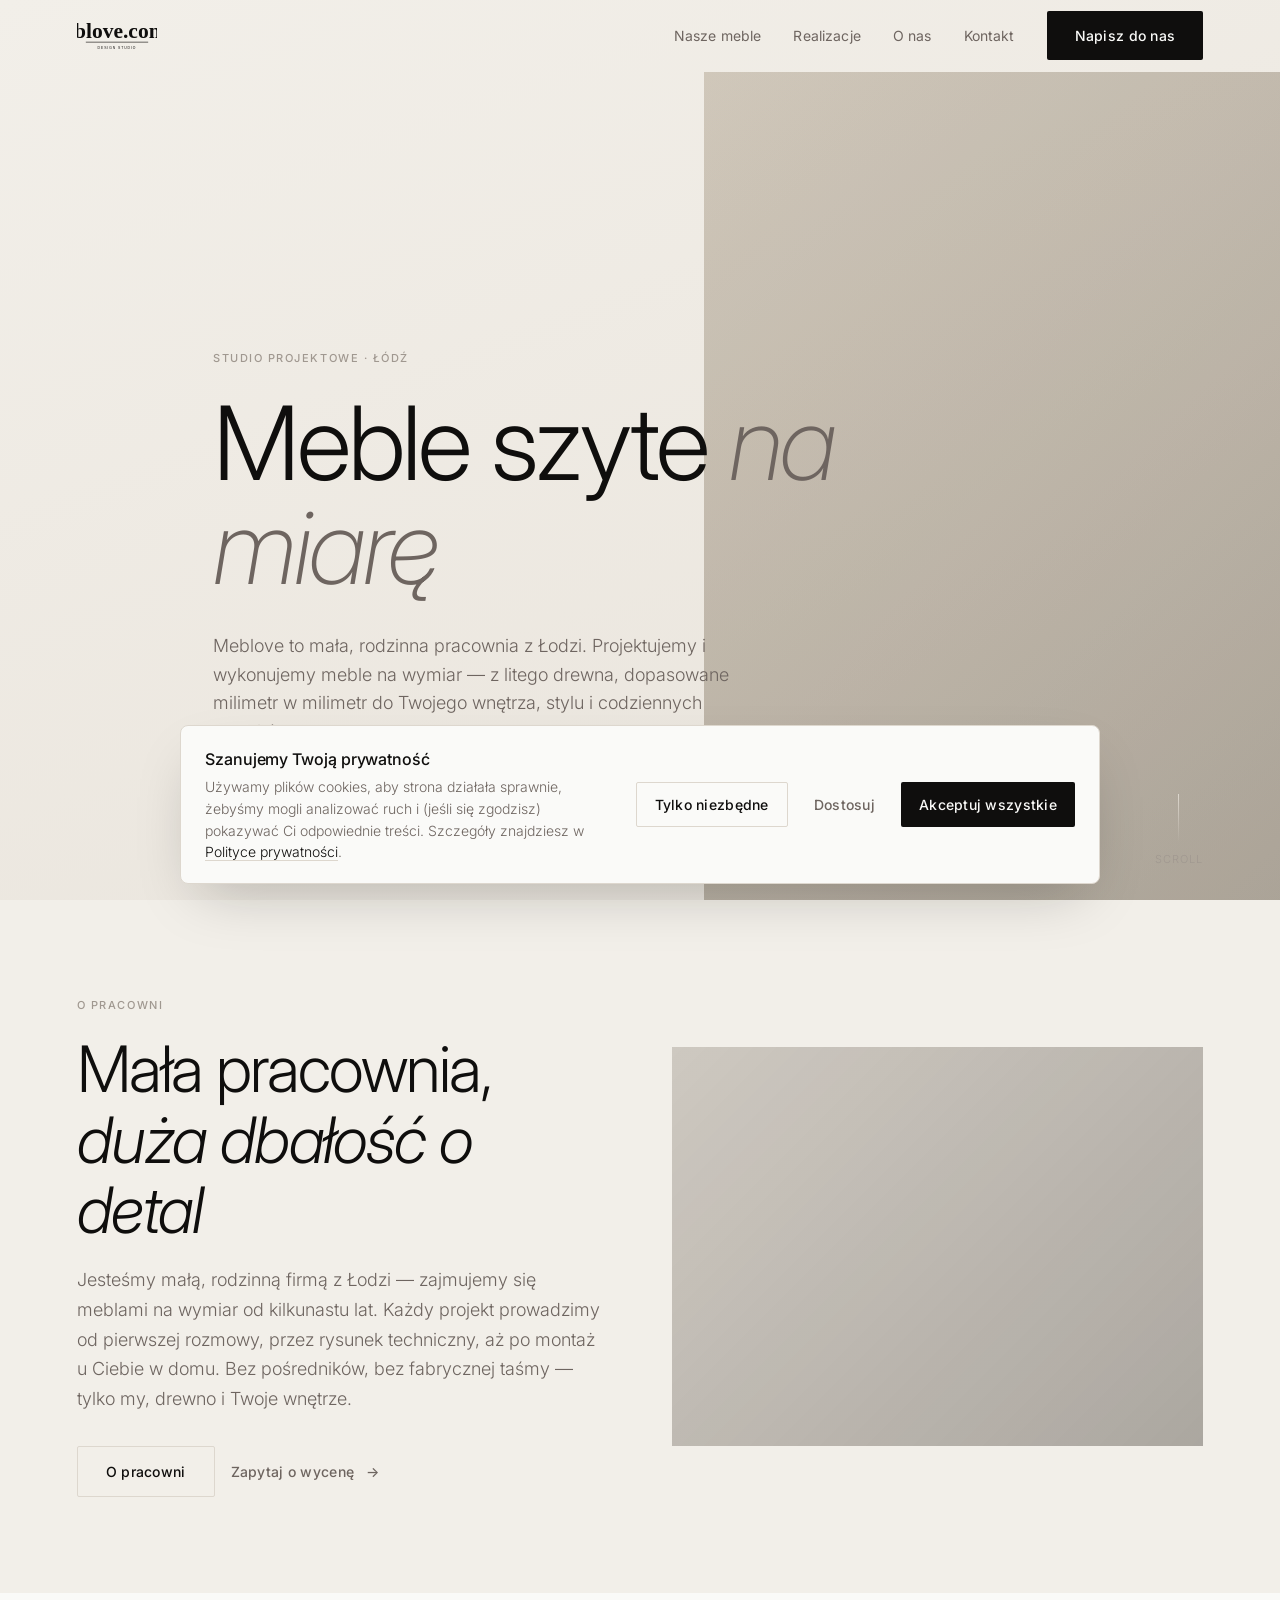
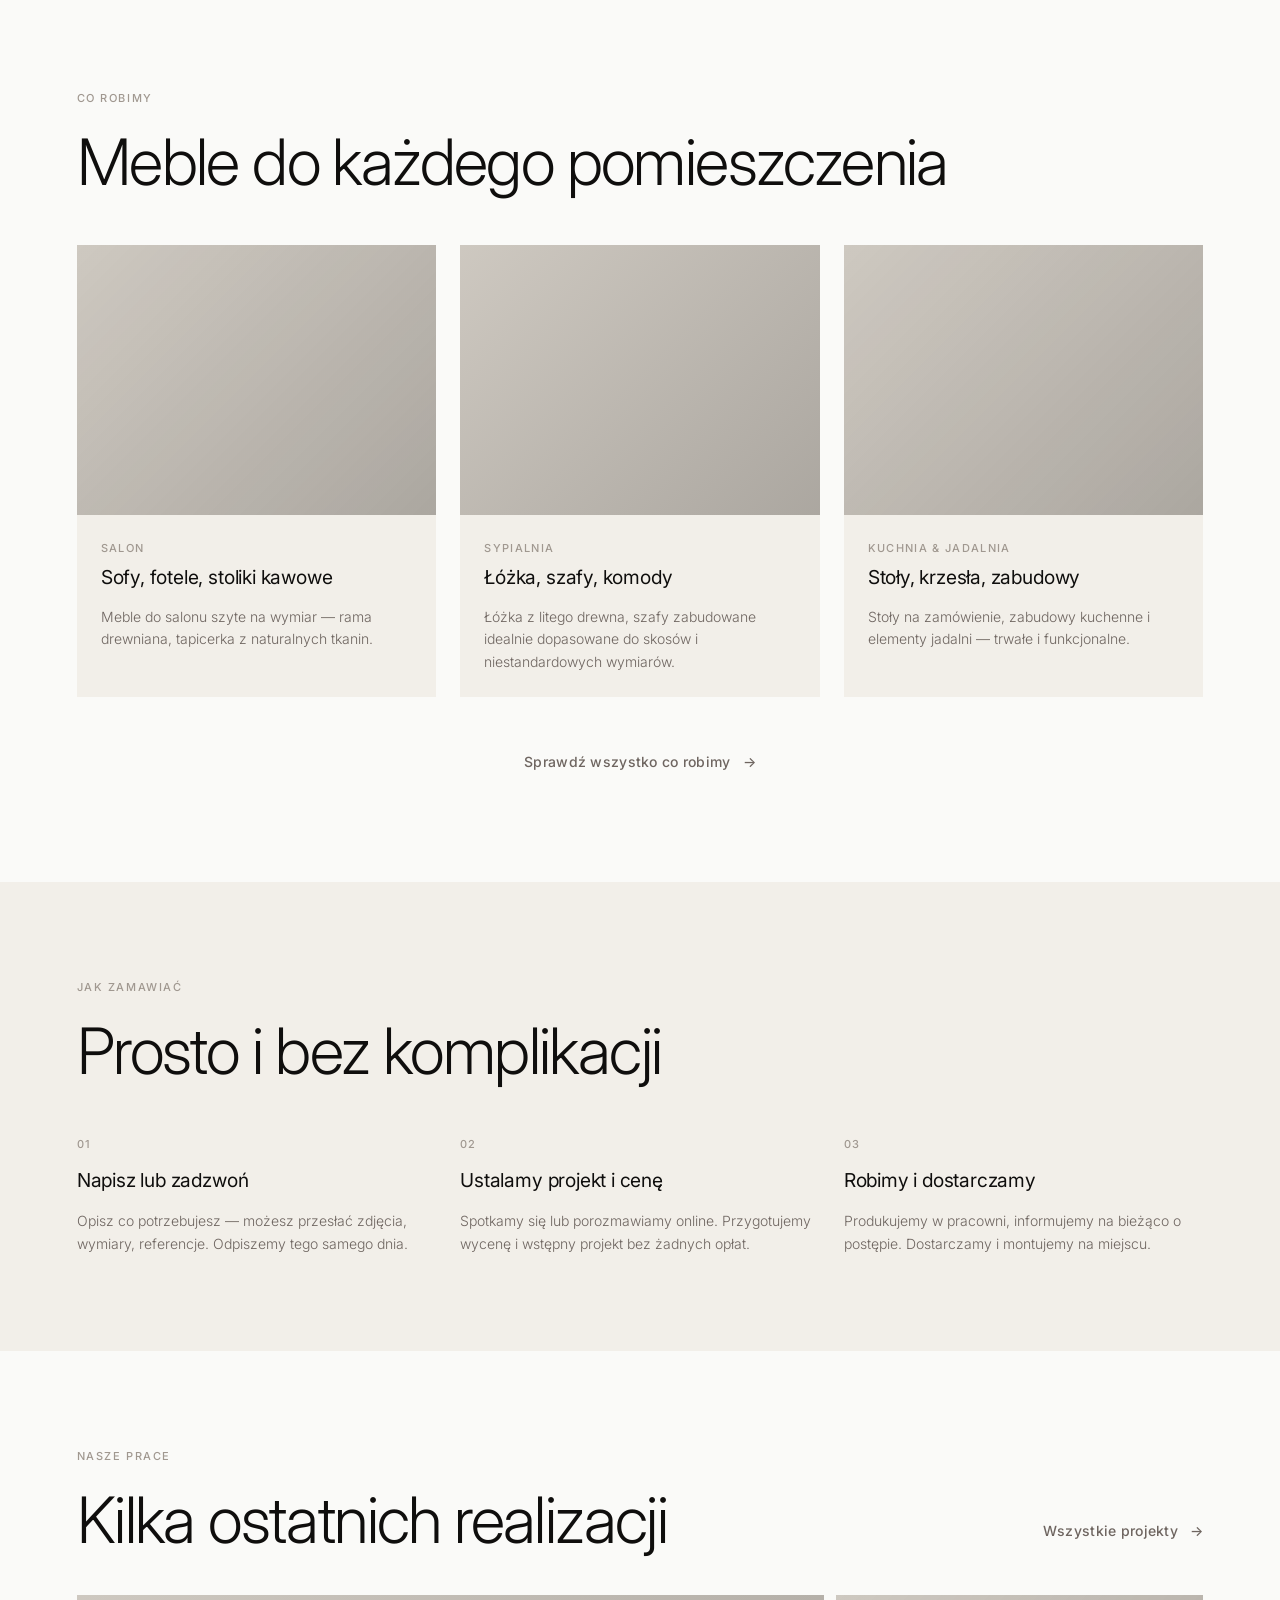
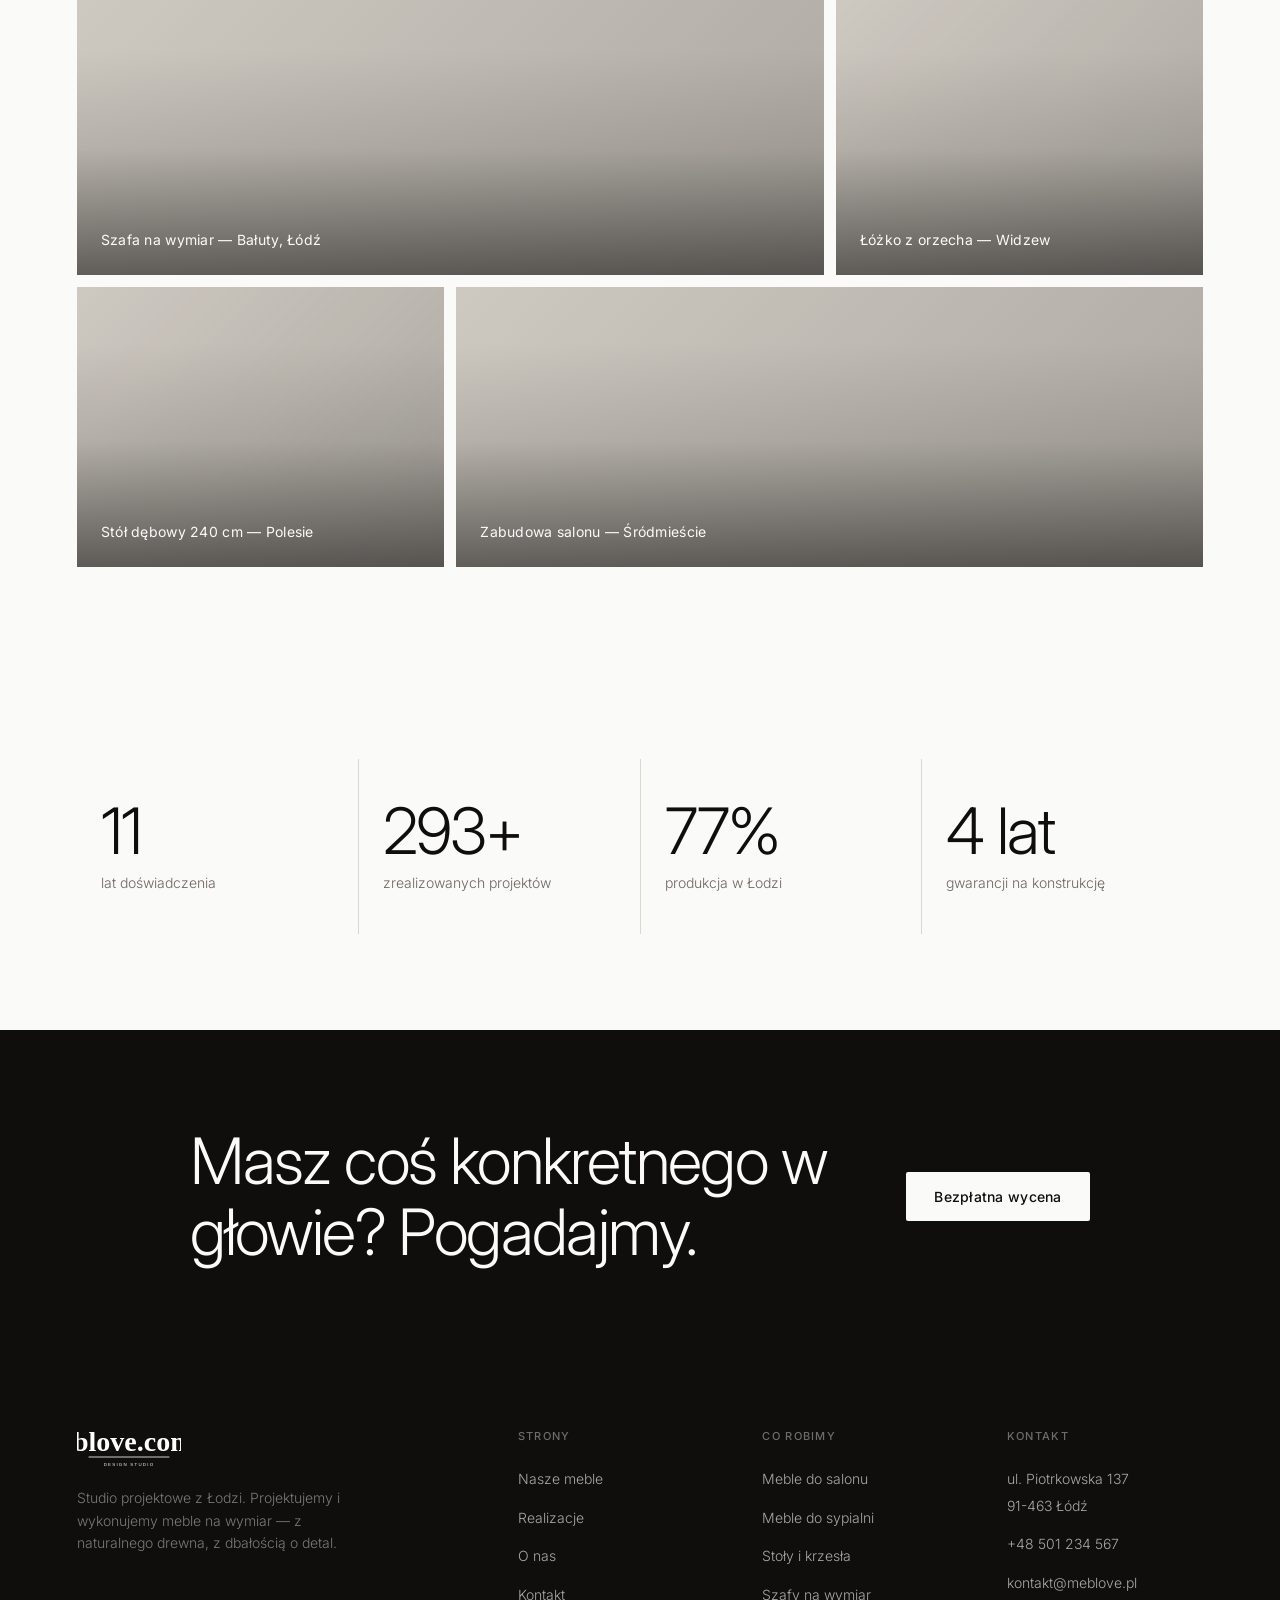
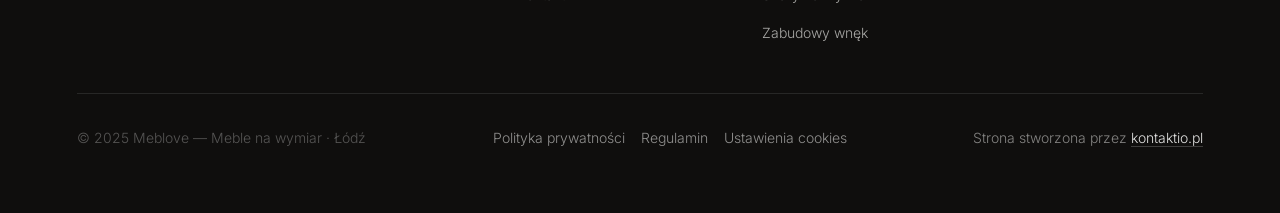
==== commit c8f330fc: "Rebrand Meblove to Łódź, add cookies, legal, images, animations Agent-Logs-Url: https://github.com/k" ====
--- a/site/index.html
+++ b/site/index.html
@@ -7,6 +7,9 @@
   <link rel="preconnect" href="https://fonts.googleapis.com" />
   <link rel="preconnect" href="https://fonts.gstatic.com" crossorigin />
   <link href="https://fonts.googleapis.com/css2?family=Inter:wght@200;300;400;500&display=swap" rel="stylesheet" />
+  <link rel="icon" href="assets/favicon.svg" type="image/svg+xml">
+  <meta name="theme-color" content="#0F0E0D">
+  <meta name="description" content="Meblove — studio projektowe z Łodzi. Projektujemy i wykonujemy meble na wymiar z naturalnego drewna.">
   <link rel="stylesheet" href="style.css" />
 </head>
 <body>
@@ -14,7 +17,7 @@
   <!-- ── Navigation ──────────────────────────── -->
   <nav class="nav">
     <div class="container nav__inner">
-      <a href="index.html" class="nav__logo">Meblove</a>
+      <a href="index.html" class="nav__logo" aria-label="Meblove.com.pl — Strona główna"><img src="assets/logo.svg" alt="Meblove.com.pl" class="nav__logo-img"><span class="nav__logo-text">Meblove</span></a>
 
       <ul class="nav__links">
         <li><a href="nasze-meble.html" class="nav__link" data-page="nasze-meble.html">Nasze meble</a></li>
@@ -50,13 +53,14 @@
       </div>
 
       <div class="container" style="position:relative;z-index:1;">
-        <p class="hero__label">Pracownia stolarska · Warszawa</p>
+        <p class="hero__label">Studio projektowe · Łódź</p>
         <h1 class="hero__title">
-          Meble robione <em>na miarę</em>
+          Meble szyte <em>na miarę</em>
         </h1>
         <p class="hero__sub">
-          Projektujemy i wykonujemy meble na zamówienie — solidne,
-          z naturalnego drewna, dopasowane dokładnie do Twojego wnętrza.
+          Meblove to mała, rodzinna pracownia z Łodzi. Projektujemy i wykonujemy
+          meble na wymiar — z litego drewna, dopasowane milimetr w milimetr
+          do Twojego wnętrza, stylu i codziennych nawyków.
         </p>
         <div class="hero__actions">
           <a href="realizacje.html" class="btn btn-primary">Zobacz nasze prace</a>
@@ -79,12 +83,13 @@
           <div>
             <p class="section__eyebrow fade-up">O pracowni</p>
             <h2 class="section__title fade-up" style="max-width:16ch;">
-              Robimy to od wielu lat
+              Mała pracownia, <em>duża dbałość o detal</em>
             </h2>
             <p class="section__sub fade-up">
-              Jesteśmy małą pracownią stolarską z Warszawy. Każdy mebel
-              projektujemy od podstaw i wykonujemy własnoręcznie — bez
-              pośredników, bez fabrycznej taśmy.
+              Jesteśmy małą, rodzinną firmą z Łodzi — zajmujemy się meblami na wymiar
+              od kilkunastu lat. Każdy projekt prowadzimy od pierwszej rozmowy,
+              przez rysunek techniczny, aż po montaż u Ciebie w domu. Bez pośredników,
+              bez fabrycznej taśmy — tylko my, drewno i Twoje wnętrze.
             </p>
             <div class="fade-up" style="margin-top:var(--s-8);display:flex;gap:var(--s-4);">
               <a href="o-nas.html"      class="btn btn-outline">O pracowni</a>
@@ -214,26 +219,50 @@
           <div class="portfolio-item portfolio-item--wide">
             <div class="placeholder-img" style="background:linear-gradient(135deg,#D4C4A8,#B0A088);"></div>
             <div class="portfolio-item__overlay">
-              <span class="portfolio-item__label">Szafa na wymiar — Bielany, Warszawa</span>
+              <span class="portfolio-item__label">Szafa na wymiar — Bałuty, Łódź</span>
             </div>
           </div>
           <div class="portfolio-item portfolio-item--narrow">
             <div class="placeholder-img" style="background:linear-gradient(135deg,#6B4226,#3E2010);"></div>
             <div class="portfolio-item__overlay">
-              <span class="portfolio-item__label">Łóżko z orzecha — Mokotów</span>
+              <span class="portfolio-item__label">Łóżko z orzecha — Widzew</span>
             </div>
           </div>
           <div class="portfolio-item portfolio-item--narrow">
             <div class="placeholder-img" style="background:linear-gradient(135deg,#C8925C,#A06B3A);"></div>
             <div class="portfolio-item__overlay">
-              <span class="portfolio-item__label">Stół dębowy 240 cm — Żoliborz</span>
+              <span class="portfolio-item__label">Stół dębowy 240 cm — Polesie</span>
             </div>
           </div>
           <div class="portfolio-item portfolio-item--wide">
             <div class="placeholder-img" style="background:linear-gradient(135deg,#C4A882,#8C7858);"></div>
             <div class="portfolio-item__overlay">
-              <span class="portfolio-item__label">Zabudowa salonu — Praga Południe</span>
-            </div>
+              <span class="portfolio-item__label">Zabudowa salonu — Śródmieście</span>
+            </div>
+          </div>
+        </div>
+      </div>
+    </section>
+
+    <!-- ── Liczby w skrócie ─────────────────────── -->
+    <section class="section">
+      <div class="container">
+        <div class="stats-row fade-up">
+          <div class="stat-item">
+            <span class="stat-item__num" data-count="14" data-suffix="">0</span>
+            <span class="stat-item__label">lat doświadczenia</span>
+          </div>
+          <div class="stat-item">
+            <span class="stat-item__num" data-count="380" data-suffix="+">0</span>
+            <span class="stat-item__label">zrealizowanych projektów</span>
+          </div>
+          <div class="stat-item">
+            <span class="stat-item__num" data-count="100" data-suffix="%">0</span>
+            <span class="stat-item__label">produkcja w Łodzi</span>
+          </div>
+          <div class="stat-item">
+            <span class="stat-item__num" data-count="5" data-suffix=" lat">0</span>
+            <span class="stat-item__label">gwarancji na konstrukcję</span>
           </div>
         </div>
       </div>
@@ -261,11 +290,8 @@
     <div class="container">
       <div class="footer__grid">
         <div>
-          <p class="footer__brand">Meblove</p>
-          <p class="footer__tagline">
-            Mała pracownia stolarska w Warszawie. Meble na zamówienie,
-            z naturalnego drewna, robione z głową.
-          </p>
+          <p class="footer__brand"><img src="assets/logo.svg" alt="Meblove.com.pl" class="footer__logo-img"></p>
+          <p class="footer__tagline">Studio projektowe z Łodzi. Projektujemy i wykonujemy meble na wymiar — z naturalnego drewna, z dbałością o detal.</p>
         </div>
         <div>
           <p class="footer__heading">Strony</p>
@@ -289,15 +315,20 @@
         <div>
           <p class="footer__heading">Kontakt</p>
           <ul class="footer__links">
-            <li><span class="footer__link" style="line-height:1.6;">ul. Rzemieślnicza 12<br>01-234 Warszawa</span></li>
+            <li><span class="footer__link" style="line-height:1.6;">ul. Piotrkowska 137<br>91-463 Łódź</span></li>
             <li><a href="tel:+48501234567"      class="footer__link">+48 501 234 567</a></li>
             <li><a href="mailto:kontakt@meblove.pl" class="footer__link">kontakt@meblove.pl</a></li>
           </ul>
         </div>
       </div>
       <div class="footer__bottom">
-        <span>© 2025 Meblove. Pracownia stolarska Warszawa.</span>
-        <span>Polityka prywatności</span>
+        <span>© 2025 Meblove — Meble na wymiar · Łódź</span>
+        <nav class="footer__legal" aria-label="Informacje prawne">
+          <a href="polityka-prywatnosci.html" class="footer__link">Polityka prywatności</a>
+          <a href="regulamin.html" class="footer__link">Regulamin</a>
+          <button type="button" class="footer__link" onclick="window.mebloveOpenCookieSettings && window.mebloveOpenCookieSettings()">Ustawienia cookies</button>
+        </nav>
+        <span class="footer__credit">Strona stworzona przez <a href="https://kontaktio.pl" target="_blank" rel="noopener">kontaktio.pl</a></span>
       </div>
     </div>
   </footer>
--- a/site/style.css
+++ b/site/style.css
@@ -1235,3 +1235,270 @@
 
   .product-hero__info { padding: var(--s-8) var(--s-6); }
 }
+
+/* ═══════════════════════════════════════════════
+   22. Enhancements (2025 refresh)
+   ═══════════════════════════════════════════════ */
+
+/* Scroll progress bar */
+.scroll-progress{
+  position:fixed;top:0;left:0;right:0;height:2px;
+  background:linear-gradient(90deg,var(--accent),var(--ink));
+  transform:scaleX(0);transform-origin:0 50%;
+  z-index:101;transition:transform 90ms linear;
+  pointer-events:none;
+}
+
+/* Logo image */
+.nav__logo{display:inline-flex;align-items:center;gap:.55rem;}
+.nav__logo-img{
+  height:34px;width:auto;display:block;
+  transition:transform 350ms var(--ease),opacity 250ms;
+}
+.nav__logo:hover .nav__logo-img{transform:rotate(-2deg);}
+.nav__logo-text{display:none;}
+@media (max-width:420px){
+  .nav__logo-img{height:28px;}
+}
+
+.footer__brand{display:inline-flex;align-items:center;gap:.5rem;}
+.footer__logo-img{
+  height:44px;width:auto;display:block;
+  filter:invert(1) brightness(1.6);
+}
+
+/* Photo-mode placeholder: hide the diagonal-stripe pattern */
+.placeholder-img--photo::after{display:none;}
+
+/* Hero visual — show photo under overlay */
+.hero__visual .placeholder-img{
+  mix-blend-mode:multiply;
+}
+.hero__bg{
+  background:
+    linear-gradient(160deg, rgba(242,239,233,.6) 0%, rgba(232,226,217,.5) 60%, rgba(221,215,206,.5) 100%),
+    url("https://images.unsplash.com/photo-1555041469-a586c61ea9bc?auto=format&fit=crop&w=1600&q=80") center/cover no-repeat;
+}
+
+/* Animated hero title reveal */
+.hero__title{
+  animation:heroReveal 900ms var(--ease) both;
+}
+.hero__label,.hero__sub,.hero__actions{
+  animation:heroReveal 900ms var(--ease) both;
+}
+.hero__label   { animation-delay:.05s; }
+.hero__title   { animation-delay:.18s; }
+.hero__sub     { animation-delay:.36s; }
+.hero__actions { animation-delay:.5s;  }
+@keyframes heroReveal{
+  from{opacity:0;transform:translateY(24px);filter:blur(6px);}
+  to  {opacity:1;transform:none;filter:none;}
+}
+
+/* Parallax utility */
+.parallax{will-change:transform;}
+
+/* Enhance card hover — subtle image zoom + lift */
+.card{box-shadow:0 0 0 0 rgba(15,14,13,0);transition:transform 350ms var(--ease),box-shadow 400ms var(--ease);}
+.card:hover{box-shadow:0 24px 60px -20px rgba(15,14,13,.18);}
+.card__img{position:relative;}
+.card__img::after{
+  content:"";position:absolute;inset:auto 0 0 0;height:50%;
+  background:linear-gradient(to top,rgba(15,14,13,.25),transparent);
+  opacity:0;transition:opacity 350ms var(--ease);
+  pointer-events:none;
+}
+.card:hover .card__img::after{opacity:1;}
+
+/* Portfolio: overlay visible by default (subtle) */
+.portfolio-item__overlay{
+  opacity:1;
+  background:linear-gradient(to top,rgba(15,14,13,.55) 0%,rgba(15,14,13,.1) 45%,transparent 80%);
+  transition:background 350ms var(--ease);
+}
+.portfolio-item:hover .portfolio-item__overlay{
+  background:linear-gradient(to top,rgba(15,14,13,.75) 0%,rgba(15,14,13,.2) 55%,transparent 85%);
+}
+
+/* Value item hover accent */
+.value-item{transition:background 300ms,color 300ms;}
+.value-item:hover{background:var(--surface);}
+
+/* Stat counter numerals */
+.stat-item__num{transition:color 300ms;}
+
+/* Cookie banner ─────────────────────────────── */
+.cookie-banner{
+  position:fixed;left:1rem;right:1rem;bottom:1rem;z-index:200;
+  background:var(--canvas);
+  border:1px solid var(--border);
+  border-radius:8px;
+  box-shadow:0 24px 60px -20px rgba(15,14,13,.25);
+  padding:1.25rem 1.5rem;
+  opacity:0;transform:translateY(24px);pointer-events:none;
+  transition:opacity 350ms var(--ease),transform 450ms var(--ease);
+  max-width:920px;margin-inline:auto;
+}
+.cookie-banner.is-visible{opacity:1;transform:none;pointer-events:auto;}
+.cookie-banner__inner{
+  display:flex;gap:var(--s-6);align-items:center;justify-content:space-between;flex-wrap:wrap;
+}
+.cookie-banner__text{flex:1 1 300px;min-width:0;}
+.cookie-banner__title{
+  font-size:var(--f-body);font-weight:500;letter-spacing:-.005em;margin-bottom:.25rem;
+}
+.cookie-banner__desc{
+  font-size:var(--f-sm);color:var(--subtle);line-height:1.55;font-weight:300;
+}
+.cookie-banner__desc a{color:var(--ink);border-bottom:1px solid var(--border);}
+.cookie-banner__desc a:hover{border-bottom-color:var(--ink);}
+.cookie-banner__actions{
+  display:flex;gap:.5rem;flex-wrap:wrap;
+}
+.cookie-banner__actions .btn{padding:.625rem 1.125rem;}
+@media (max-width:640px){
+  .cookie-banner{padding:1rem;}
+  .cookie-banner__actions{width:100%;}
+  .cookie-banner__actions .btn{flex:1 1 auto;justify-content:center;}
+}
+
+/* Cookie modal */
+.cookie-modal{
+  position:fixed;inset:0;z-index:210;
+  display:flex;align-items:center;justify-content:center;padding:1rem;
+}
+.cookie-modal[hidden]{display:none;}
+.cookie-modal__backdrop{
+  position:absolute;inset:0;background:rgba(15,14,13,.55);
+  opacity:0;transition:opacity 250ms var(--ease);
+  backdrop-filter:blur(4px);
+}
+.cookie-modal.is-visible .cookie-modal__backdrop{opacity:1;}
+.cookie-modal__card{
+  position:relative;background:var(--canvas);
+  border-radius:10px;max-width:560px;width:100%;
+  padding:2rem;max-height:90vh;overflow-y:auto;
+  box-shadow:0 40px 80px -20px rgba(15,14,13,.4);
+  transform:translateY(16px) scale(.98);opacity:0;
+  transition:transform 300ms var(--ease),opacity 250ms var(--ease);
+}
+.cookie-modal.is-visible .cookie-modal__card{transform:none;opacity:1;}
+.cookie-modal__head{
+  display:flex;justify-content:space-between;align-items:flex-start;
+  margin-bottom:1rem;gap:1rem;
+}
+.cookie-modal__title{
+  font-size:var(--f-h2);font-weight:300;letter-spacing:-.02em;
+}
+.cookie-modal__close{
+  font-size:1.5rem;line-height:1;color:var(--subtle);
+  width:32px;height:32px;border-radius:50%;
+  display:inline-flex;align-items:center;justify-content:center;
+  transition:background 200ms,color 200ms;
+}
+.cookie-modal__close:hover{background:var(--surface);color:var(--ink);}
+.cookie-modal__intro{
+  font-size:var(--f-sm);color:var(--subtle);line-height:1.6;
+  margin-bottom:1.5rem;font-weight:300;
+}
+.cookie-option{
+  display:flex;justify-content:space-between;align-items:flex-start;gap:1rem;
+  padding:1rem 0;border-top:1px solid var(--border);
+}
+.cookie-option__name{font-size:var(--f-body);font-weight:500;margin-bottom:.25rem;}
+.cookie-option__desc{font-size:var(--f-sm);color:var(--subtle);font-weight:300;line-height:1.5;}
+.cookie-toggle{
+  position:relative;display:inline-block;width:42px;height:24px;flex-shrink:0;margin-top:4px;cursor:pointer;
+}
+.cookie-toggle input{position:absolute;opacity:0;width:0;height:0;pointer-events:none;}
+.cookie-toggle span{
+  position:absolute;inset:0;background:var(--border);border-radius:24px;
+  transition:background 200ms;
+}
+.cookie-toggle span::before{
+  content:"";position:absolute;top:2px;left:2px;width:20px;height:20px;
+  background:var(--canvas);border-radius:50%;
+  transition:transform 250ms var(--ease);
+  box-shadow:0 2px 6px rgba(0,0,0,.1);
+}
+.cookie-toggle input:checked + span{background:var(--ink);}
+.cookie-toggle input:checked + span::before{transform:translateX(18px);}
+.cookie-toggle input:disabled + span{opacity:.7;cursor:not-allowed;}
+.cookie-modal__actions{
+  display:flex;gap:.5rem;flex-wrap:wrap;margin-top:1.5rem;
+}
+.cookie-modal__actions .btn{flex:1 1 auto;justify-content:center;}
+
+/* Footer: credit + legal links */
+.footer__bottom{flex-wrap:wrap;gap:var(--s-3);}
+.footer__legal{display:flex;gap:1rem;flex-wrap:wrap;align-items:center;}
+.footer__legal a,
+.footer__legal button{
+  color:rgba(250,250,248,.55);font-size:var(--f-sm);font-weight:300;
+  transition:color 200ms;text-align:left;
+}
+.footer__legal a:hover,
+.footer__legal button:hover{color:var(--canvas);}
+.footer__credit{
+  color:rgba(250,250,248,.5);font-size:var(--f-sm);font-weight:300;
+}
+.footer__credit a{
+  color:rgba(250,250,248,.9);border-bottom:1px solid rgba(250,250,248,.2);
+  transition:border-bottom-color 200ms,color 200ms;
+}
+.footer__credit a:hover{color:var(--canvas);border-bottom-color:var(--canvas);}
+
+/* Reduced motion */
+@media (prefers-reduced-motion: reduce){
+  *, *::before, *::after{
+    animation-duration:.001ms !important;
+    transition-duration:.001ms !important;
+    scroll-behavior:auto !important;
+  }
+}
+
+/* Legal pages */
+.legal{
+  padding-block:calc(var(--nav-h) + var(--s-16)) var(--s-24);
+}
+.legal .container{max-width:800px;}
+.legal h1{
+  font-size:var(--f-h1);font-weight:300;letter-spacing:-.025em;line-height:1.08;
+  margin-bottom:var(--s-4);
+}
+.legal h2{
+  font-size:var(--f-h2);font-weight:400;letter-spacing:-.02em;
+  margin-top:var(--s-10);margin-bottom:var(--s-4);
+}
+.legal h3{
+  font-size:var(--f-h3);font-weight:500;letter-spacing:-.01em;
+  margin-top:var(--s-6);margin-bottom:var(--s-3);
+}
+.legal p, .legal li{
+  font-size:var(--f-body);color:var(--subtle);font-weight:300;line-height:1.75;
+  margin-bottom:var(--s-3);
+}
+.legal ul, .legal ol{padding-left:1.25rem;}
+.legal ul li, .legal ol li{list-style:revert;margin-bottom:var(--s-2);}
+.legal a{color:var(--ink);border-bottom:1px solid var(--border);}
+.legal a:hover{border-bottom-color:var(--ink);}
+.legal__meta{
+  font-size:var(--f-sm);color:var(--muted);margin-bottom:var(--s-10);
+  padding-bottom:var(--s-6);border-bottom:1px solid var(--border);
+}
+.legal__cookie-link{
+  background:var(--surface);padding:.4rem .9rem;border-radius:var(--r-sm);
+  color:var(--ink);border:1px solid var(--border);
+  transition:background 200ms,border-color 200ms;
+}
+.legal__cookie-link:hover{background:var(--surface-2);border-color:var(--ink);border-bottom-color:var(--ink);}
+
+/* Extra-small responsive polish */
+@media (max-width: 600px){
+  section[style*="grid-template-columns:1fr 1fr"],
+  section[style*="grid-template-columns: 1fr 1fr"]{display:block !important;}
+  section[style*="grid-template-columns:repeat(3,1fr)"]{display:grid !important;grid-template-columns:1fr !important;}
+  .values-grid{grid-template-columns:1fr;}
+  .stats-row{grid-template-columns:1fr 1fr;}
+}
